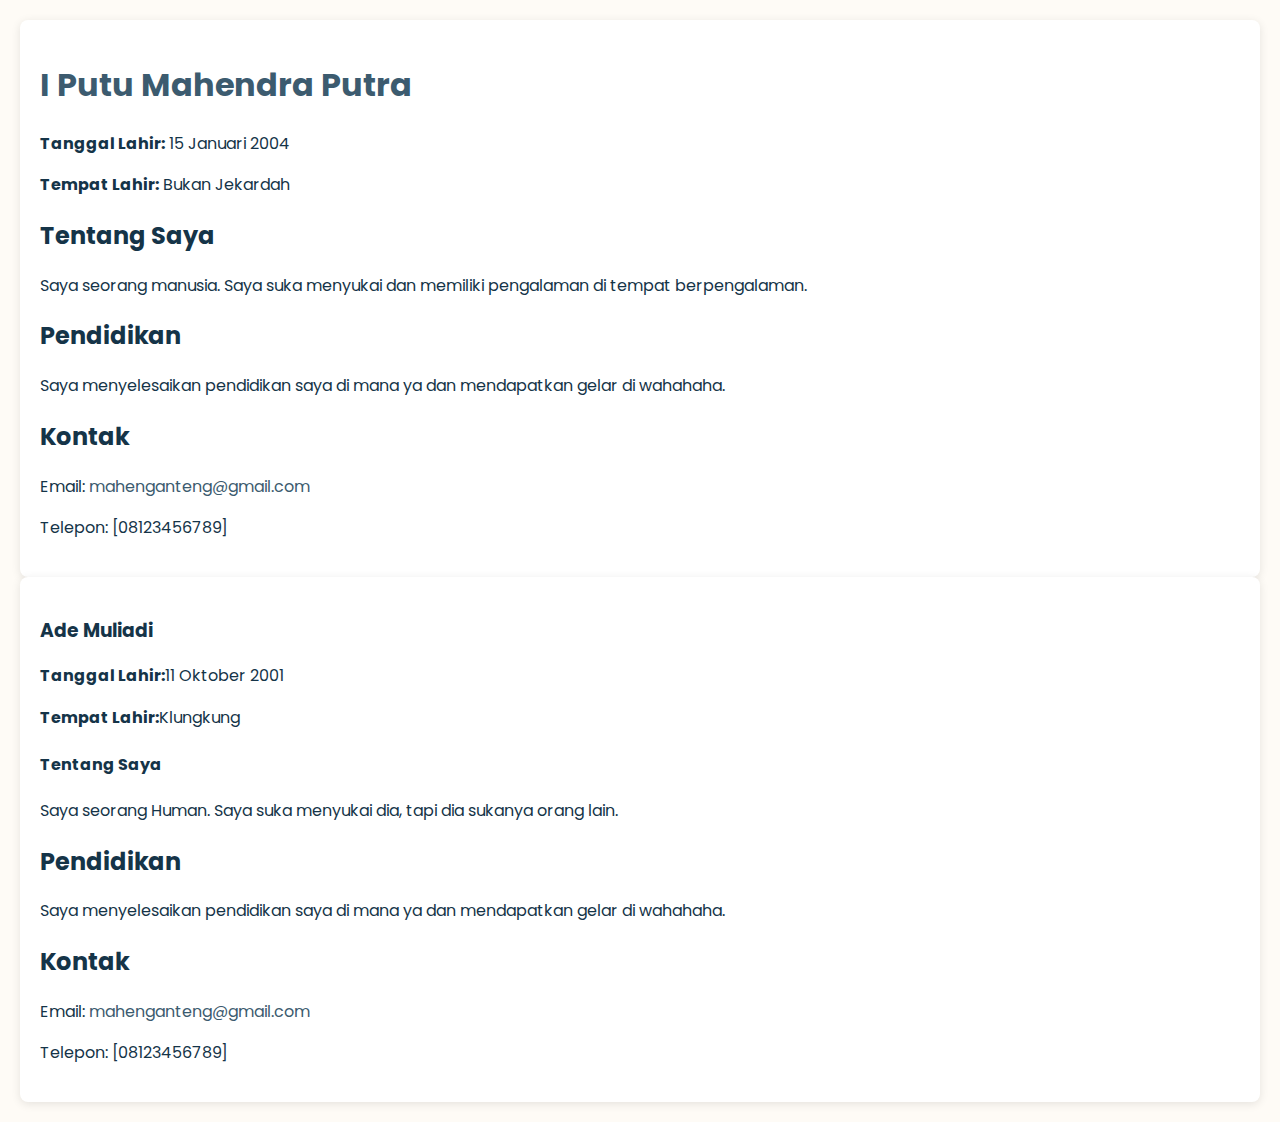
==== bio.html @ 8929d1ff "Create bio.html" ====
<!DOCTYPE html>
<html lang="id">
<head>
    <meta charset="UTF-8">
    <meta name="viewport" content="width=device-width, initial-scale=1.0">
    <title>Biografi Saya</title>
    <link href="https://fonts.googleapis.com/css2?family=Poppins:wght@400;600&display=swap" rel="stylesheet">
    <style>
        body {
            font-family: 'Poppins', sans-serif;
            margin: 20px;
            background-color: #FEFBF6;
            color: #153448;
        }
        h1 {
            color: #3C5B6F;
        }
        .container {
            background-color: white;
            padding: 20px;
            border-radius: 8px;
            box-shadow: 0 2px 10px rgba(0, 0, 0, 0.1);
        }
        p {
            line-height: 1.6;
        }
        a {
            color: #3C5B6F;
            text-decoration: none;
        }
        a:hover {
            text-decoration: underline;
        }
    </style>
</head>
<body>

<div class="container">
    <h1>I Putu Mahendra Putra</h1>
    <p><strong>Tanggal Lahir:</strong> 15 Januari 2004</p>
    <p><strong>Tempat Lahir:</strong> Bukan Jekardah</p>
    
    <h2>Tentang Saya</h2>
    <p>Saya seorang manusia. Saya suka menyukai dan memiliki pengalaman di tempat berpengalaman.</p>

    <h2>Pendidikan</h2>
    <p>Saya menyelesaikan pendidikan saya di mana ya dan mendapatkan gelar di wahahaha.</p>


    <h2>Kontak</h2>
    <p>Email: <a href="mahenganteng@gmail.com">mahenganteng@gmail.com</a></p>
    <p>Telepon: [08123456789]</p>
</div>
  <div class="container">
    <h3>Ade Muliadi</h3>
    <p><strong>Tanggal Lahir:</strong>11 Oktober 2001</p>
    <p><strong>Tempat Lahir:</strong>Klungkung</p>
    
    <h4>Tentang Saya</h4>
    <p>Saya seorang Human. Saya suka menyukai dia, tapi dia sukanya orang lain.</p>

    <h2>Pendidikan</h2>
    <p>Saya menyelesaikan pendidikan saya di mana ya dan mendapatkan gelar di wahahaha.</p>


    <h2>Kontak</h2>
    <p>Email: <a href="mahenganteng@gmail.com">mahenganteng@gmail.com</a></p>
    <p>Telepon: [08123456789]</p>
</div>


</body>
</html>
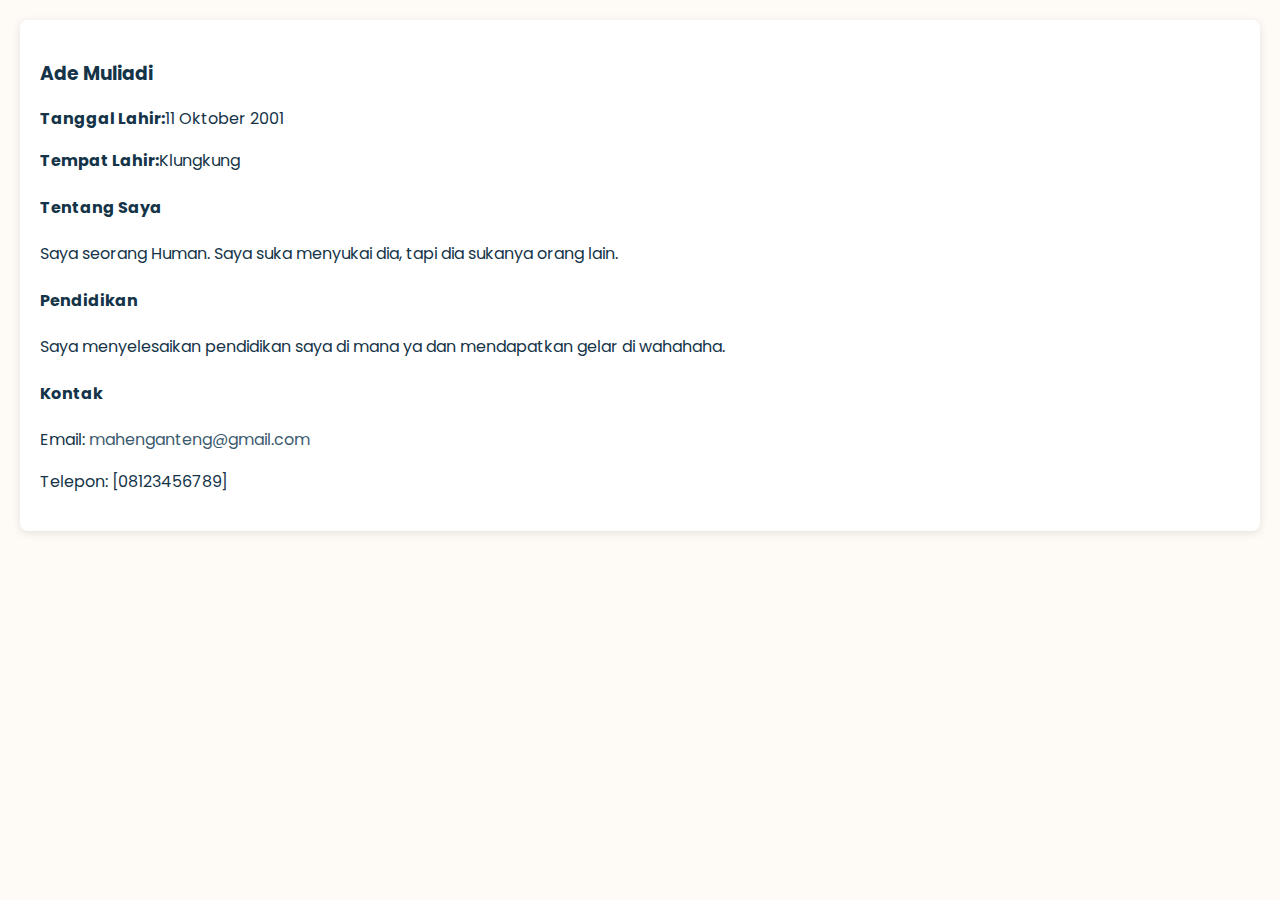
==== commit c35189a5: "Update bio.html" ====
--- a/bio.html
+++ b/bio.html
@@ -34,23 +34,6 @@
     </style>
 </head>
 <body>
-
-<div class="container">
-    <h1>I Putu Mahendra Putra</h1>
-    <p><strong>Tanggal Lahir:</strong> 15 Januari 2004</p>
-    <p><strong>Tempat Lahir:</strong> Bukan Jekardah</p>
-    
-    <h2>Tentang Saya</h2>
-    <p>Saya seorang manusia. Saya suka menyukai dan memiliki pengalaman di tempat berpengalaman.</p>
-
-    <h2>Pendidikan</h2>
-    <p>Saya menyelesaikan pendidikan saya di mana ya dan mendapatkan gelar di wahahaha.</p>
-
-
-    <h2>Kontak</h2>
-    <p>Email: <a href="mahenganteng@gmail.com">mahenganteng@gmail.com</a></p>
-    <p>Telepon: [08123456789]</p>
-</div>
   <div class="container">
     <h3>Ade Muliadi</h3>
     <p><strong>Tanggal Lahir:</strong>11 Oktober 2001</p>
@@ -59,11 +42,11 @@
     <h4>Tentang Saya</h4>
     <p>Saya seorang Human. Saya suka menyukai dia, tapi dia sukanya orang lain.</p>
 
-    <h2>Pendidikan</h2>
+    <h4>Pendidikan</h4>
     <p>Saya menyelesaikan pendidikan saya di mana ya dan mendapatkan gelar di wahahaha.</p>
 
 
-    <h2>Kontak</h2>
+    <h4>Kontak</h4>
     <p>Email: <a href="mahenganteng@gmail.com">mahenganteng@gmail.com</a></p>
     <p>Telepon: [08123456789]</p>
 </div>
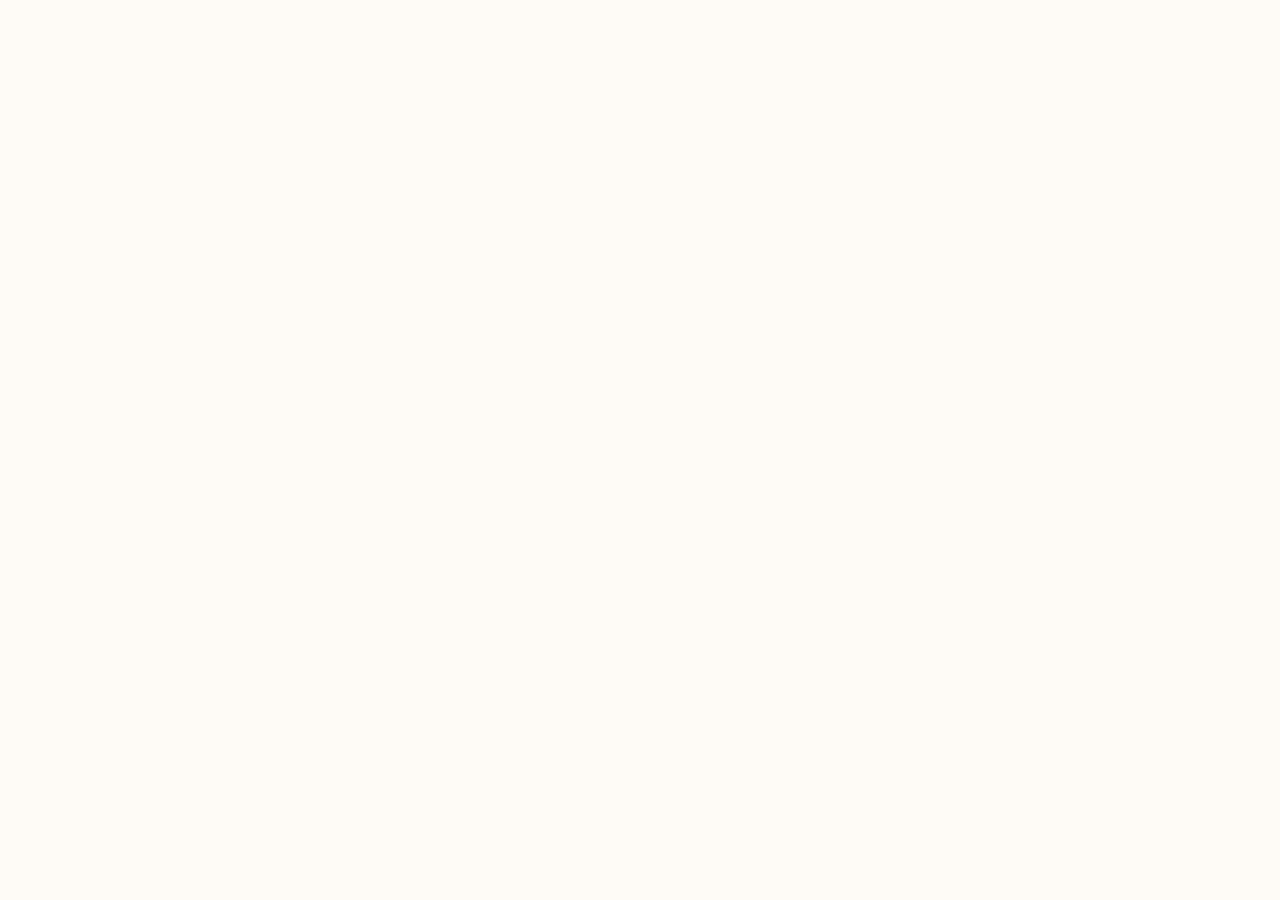
==== commit 21e54a7a: "fix main" ====
--- a/bio.html
+++ b/bio.html
@@ -3,7 +3,7 @@
 <head>
     <meta charset="UTF-8">
     <meta name="viewport" content="width=device-width, initial-scale=1.0">
-    <title>Biografi Saya</title>
+    <title></title>
     <link href="https://fonts.googleapis.com/css2?family=Poppins:wght@400;600&display=swap" rel="stylesheet">
     <style>
         body {
@@ -34,23 +34,5 @@
     </style>
 </head>
 <body>
-  <div class="container">
-    <h3>Ade Muliadi</h3>
-    <p><strong>Tanggal Lahir:</strong>11 Oktober 2001</p>
-    <p><strong>Tempat Lahir:</strong>Klungkung</p>
-    
-    <h4>Tentang Saya</h4>
-    <p>Saya seorang Human. Saya suka menyukai dia, tapi dia sukanya orang lain.</p>
-
-    <h4>Pendidikan</h4>
-    <p>Saya menyelesaikan pendidikan saya di mana ya dan mendapatkan gelar di wahahaha.</p>
-
-
-    <h4>Kontak</h4>
-    <p>Email: <a href="mahenganteng@gmail.com">mahenganteng@gmail.com</a></p>
-    <p>Telepon: [08123456789]</p>
-</div>
-
-
 </body>
 </html>
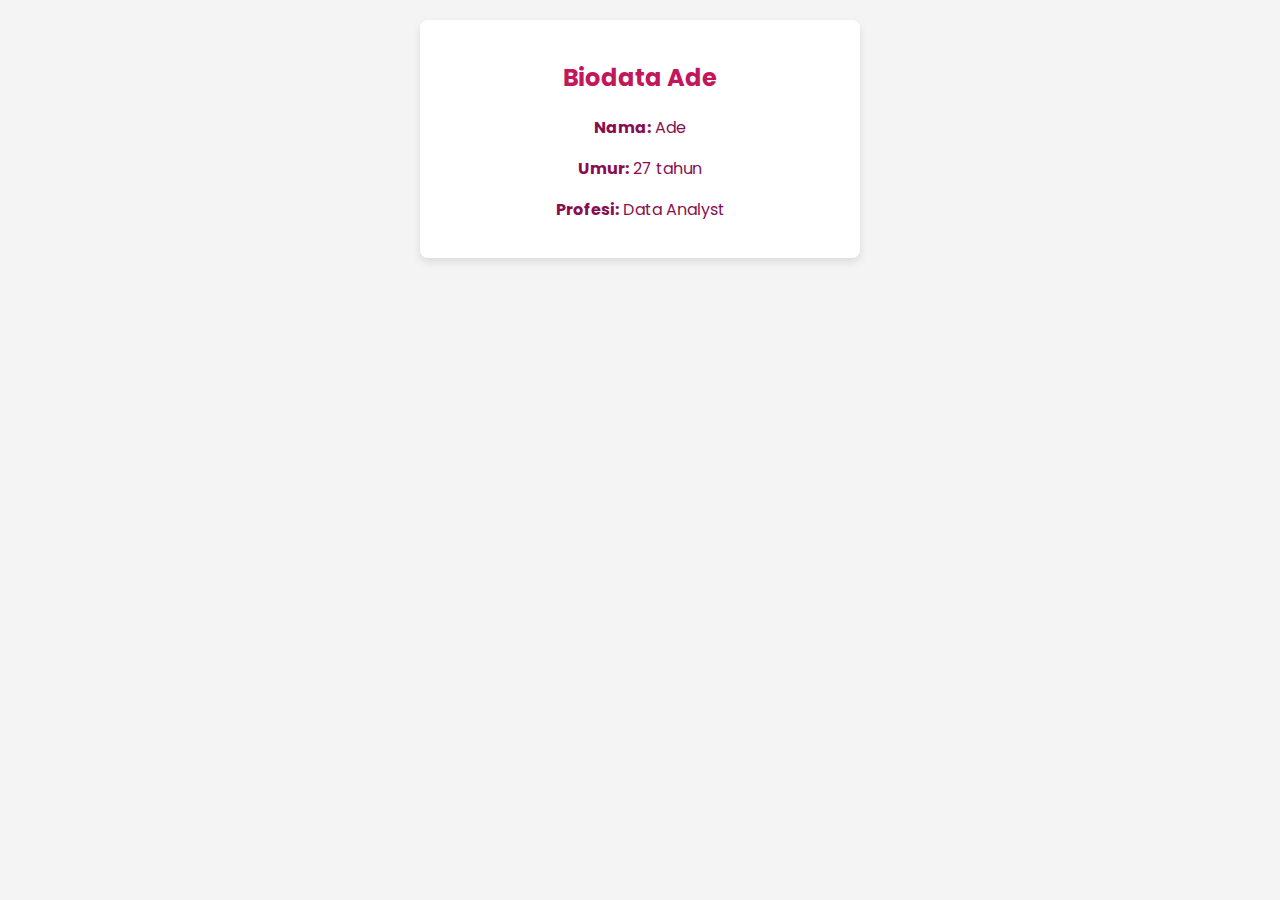
==== commit 187790da: "Update bio.html" ====
--- a/bio.html
+++ b/bio.html
@@ -1,38 +1,18 @@
 <!DOCTYPE html>
-<html lang="id">
+<html lang="en">
 <head>
+    <link href="https://fonts.googleapis.com/css2?family=Poppins:wght@400;600&display=swap" rel="stylesheet">
     <meta charset="UTF-8">
     <meta name="viewport" content="width=device-width, initial-scale=1.0">
-    <title></title>
-    <link href="https://fonts.googleapis.com/css2?family=Poppins:wght@400;600&display=swap" rel="stylesheet">
-    <style>
-        body {
-            font-family: 'Poppins', sans-serif;
-            margin: 20px;
-            background-color: #FEFBF6;
-            color: #153448;
-        }
-        h1 {
-            color: #3C5B6F;
-        }
-        .container {
-            background-color: white;
-            padding: 20px;
-            border-radius: 8px;
-            box-shadow: 0 2px 10px rgba(0, 0, 0, 0.1);
-        }
-        p {
-            line-height: 1.6;
-        }
-        a {
-            color: #3C5B6F;
-            text-decoration: none;
-        }
-        a:hover {
-            text-decoration: underline;
-        }
-    </style>
+    <title>Biodata Semua Tim Gueh</title>
+    <link rel="stylesheet" href="style.css">
 </head>
 <body>
+    <div class="card">
+        <h2>Biodata Ade</h2>
+        <p><strong>Nama:</strong> Ade</p>
+        <p><strong>Umur:</strong> 27 tahun</p>
+        <p><strong>Profesi:</strong> Data Analyst</p>
+    </div>
 </body>
 </html>
--- a/style.css
+++ b/style.css
@@ -0,0 +1,29 @@
+body {
+    font-family: 'Poppins', sans-serif;
+    background-color: #f4f4f4;
+    margin: 0;
+    padding: 0;
+}
+
+.card {
+    background-color: #fff;
+    border-radius: 8px;
+    box-shadow: 0 4px 8px rgba(0, 0, 0, 0.1);
+    max-width: 400px;
+    margin: 20px auto;
+    padding: 20px;
+    text-align: center;
+}
+
+h2 {
+    color: #333;
+    color: #00796b;
+    color: #c2185b;
+}
+
+p {
+    font-size: 16px;
+    color: #555;
+    color: #004d40;
+    color: #880e4f;
+}
